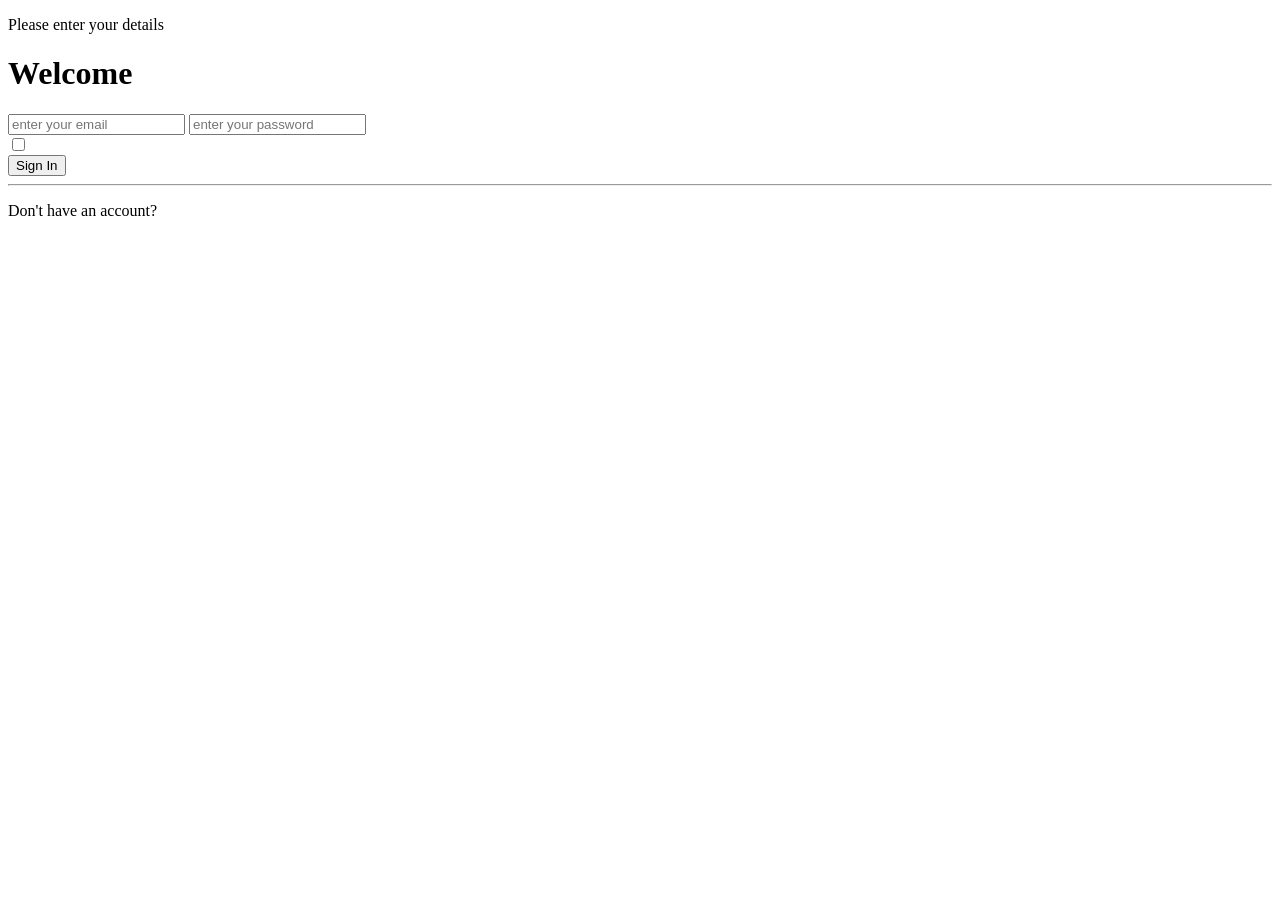
==== index2.html @ 0e5432b4 "reposiveness problem...stuck" ====
<!DOCTYPE html>
<html lang="en">
<head>
    <meta charset="UTF-8">
    <meta name="viewport" content="width=device-width, initial-scale=1.0">
    <title>Log-in Page</title>
    <link rel="stylesheet" href="style2.css">
</head>
<body>
    <div class="box">
        <div class="top">
            <p>Please enter your details </p>
            <h1>Welcome</h1>
        </div>
        <input type="text" class="text" placeholder="enter your email" required>
        <input type="text" class="text" placeholder="enter your password" required>
        <div class="mid">
            <input type="checkbox" required>


        </div>
        <button class="btn">Sign In</button>
        <hr>
        <p>Don't have an account? </p>
    </div>
    
</body>
</html>
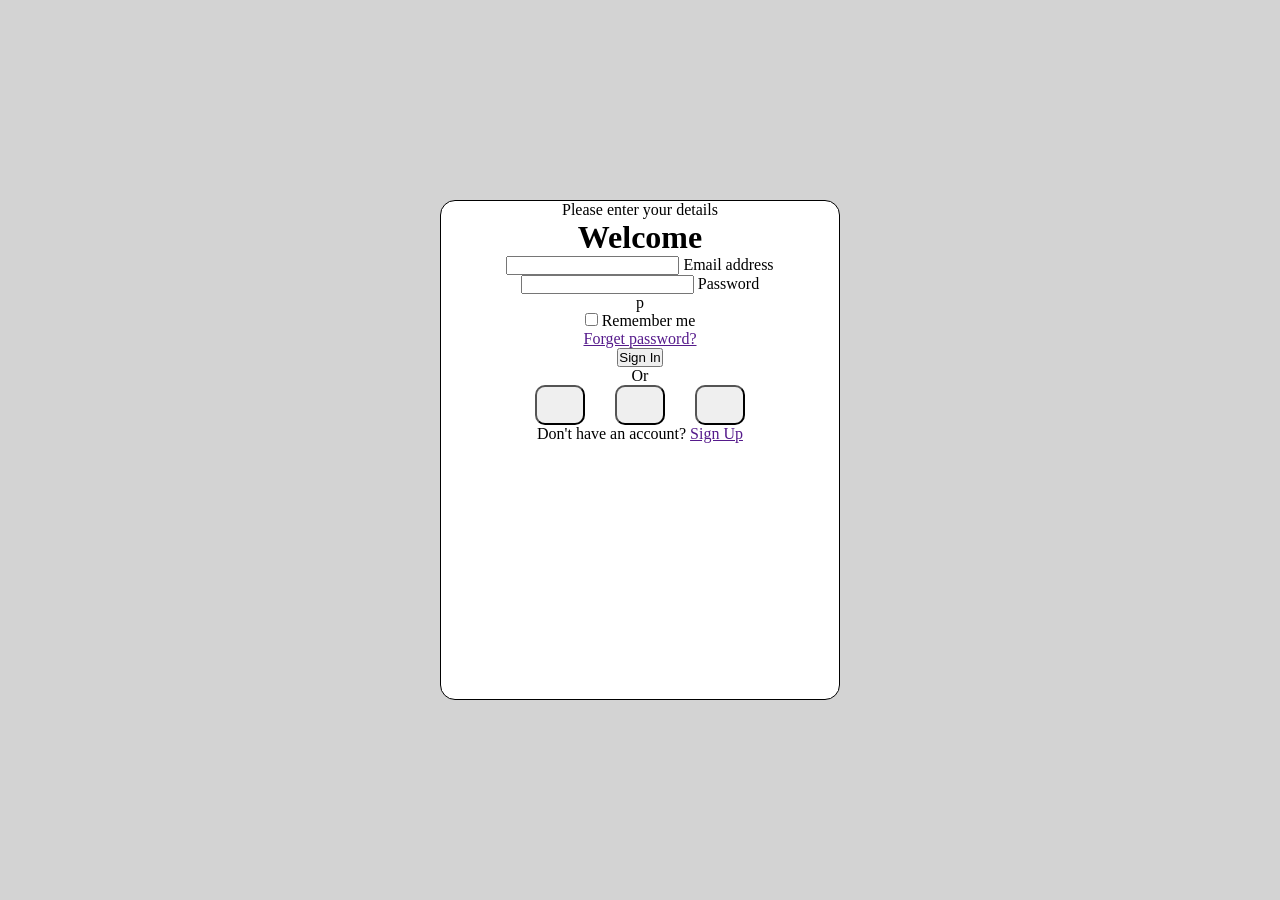
==== commit e3aa0df2: "making login page" ====
--- a/index2.html
+++ b/index2.html
@@ -3,25 +3,74 @@
 <head>
     <meta charset="UTF-8">
     <meta name="viewport" content="width=device-width, initial-scale=1.0">
-    <title>Log-in Page</title>
+    <title>Log-in</title>
     <link rel="stylesheet" href="style2.css">
+    <link rel="stylesheet" href="https://cdn-uicons.flaticon.com/uicons-regular-rounded/css/uicons-regular-rounded.css">
 </head>
 <body>
     <div class="box">
-        <div class="top">
-            <p>Please enter your details </p>
-            <h1>Welcome</h1>
-        </div>
-        <input type="text" class="text" placeholder="enter your email" required>
-        <input type="text" class="text" placeholder="enter your password" required>
-        <div class="mid">
-            <input type="checkbox" required>
+        <div class="body-box">
+            <div class="header">
+                <p>Please enter your details </p>
+                <h1>Welcome</h1>
+            </div>
+            <form class="group">
+                <div class="input">
+                    <input type="email" class="text" placeholder="" required>
+                    <label for="email" class="float"><i class="fi fi-rr-envelope"></i>Email address</label>
+                </div>
+                <div class="input">
+                    <input type="password" class="text" placeholder="" required>
+                    <label for="password" class="float">Password</label>
+                </div>
+                
+                <div class="eye">
+                    p
+                </div>
+
+                <div class="input-grp checkbox-grp">
+                    <div class="form-check">
+                        <input type="checkbox" class="check" required>
+                        <label for="checkbox">Remember me</label>
+                    </div>
+        
+                </div>
+
+                <div class="forgot-password">
+                    <a href="">Forget password?</a>
+                </div>
+
+                <button class="btn">Sign In</button>
+
+            </form>     
+
+                <div class="divider">
+                    <p>Or</p>
+
+                </div>
+                
+            <div class="social-icons">
+                    
+                <button class="social-links">
+                    <img src="google.svg" alt="">
+                </button>
+                
+                <button class="social-links">
+                    <img src="facebook.svg" alt="">
+                 </button>
+                
+                <button class="social-links">
+                        <img src="apple.svg" alt="">
+                </button>
+            </div>
+                    
 
 
+            <div class="out">
+                <p>Don't have an account? <a href="">Sign Up</a></p>
+            </div>
         </div>
-        <button class="btn">Sign In</button>
-        <hr>
-        <p>Don't have an account? </p>
+        
     </div>
     
 </body>
--- a/style2.css
+++ b/style2.css
@@ -0,0 +1,43 @@
+
+*{
+    margin: 0;
+    padding:0;
+    box-sizing: border-box;
+}
+body{
+    background-color: #d3d3d3;
+    flex-direction: column;
+}
+.box{
+    display: flex;
+    justify-content: center;
+    align-items: center;
+    text-align: center;
+    flex-direction: column;
+    height:100vh;
+    padding: 20px;
+}
+.body-box{
+    background-color: white;
+    border:1px solid black;
+    border-radius: 15px;
+    height:500px;
+    width:400px;
+
+}
+.social-icons{
+    display: flex;
+    align-items: center;
+    justify-content: center;
+    gap:30px;
+    
+}
+.social-icons button{
+    height:40px;
+    width:50px;
+    display: flex;
+    border-radius:10px;
+    cursor: pointer; 
+    paddking: 12px 24px;
+    text-align: center;
+}
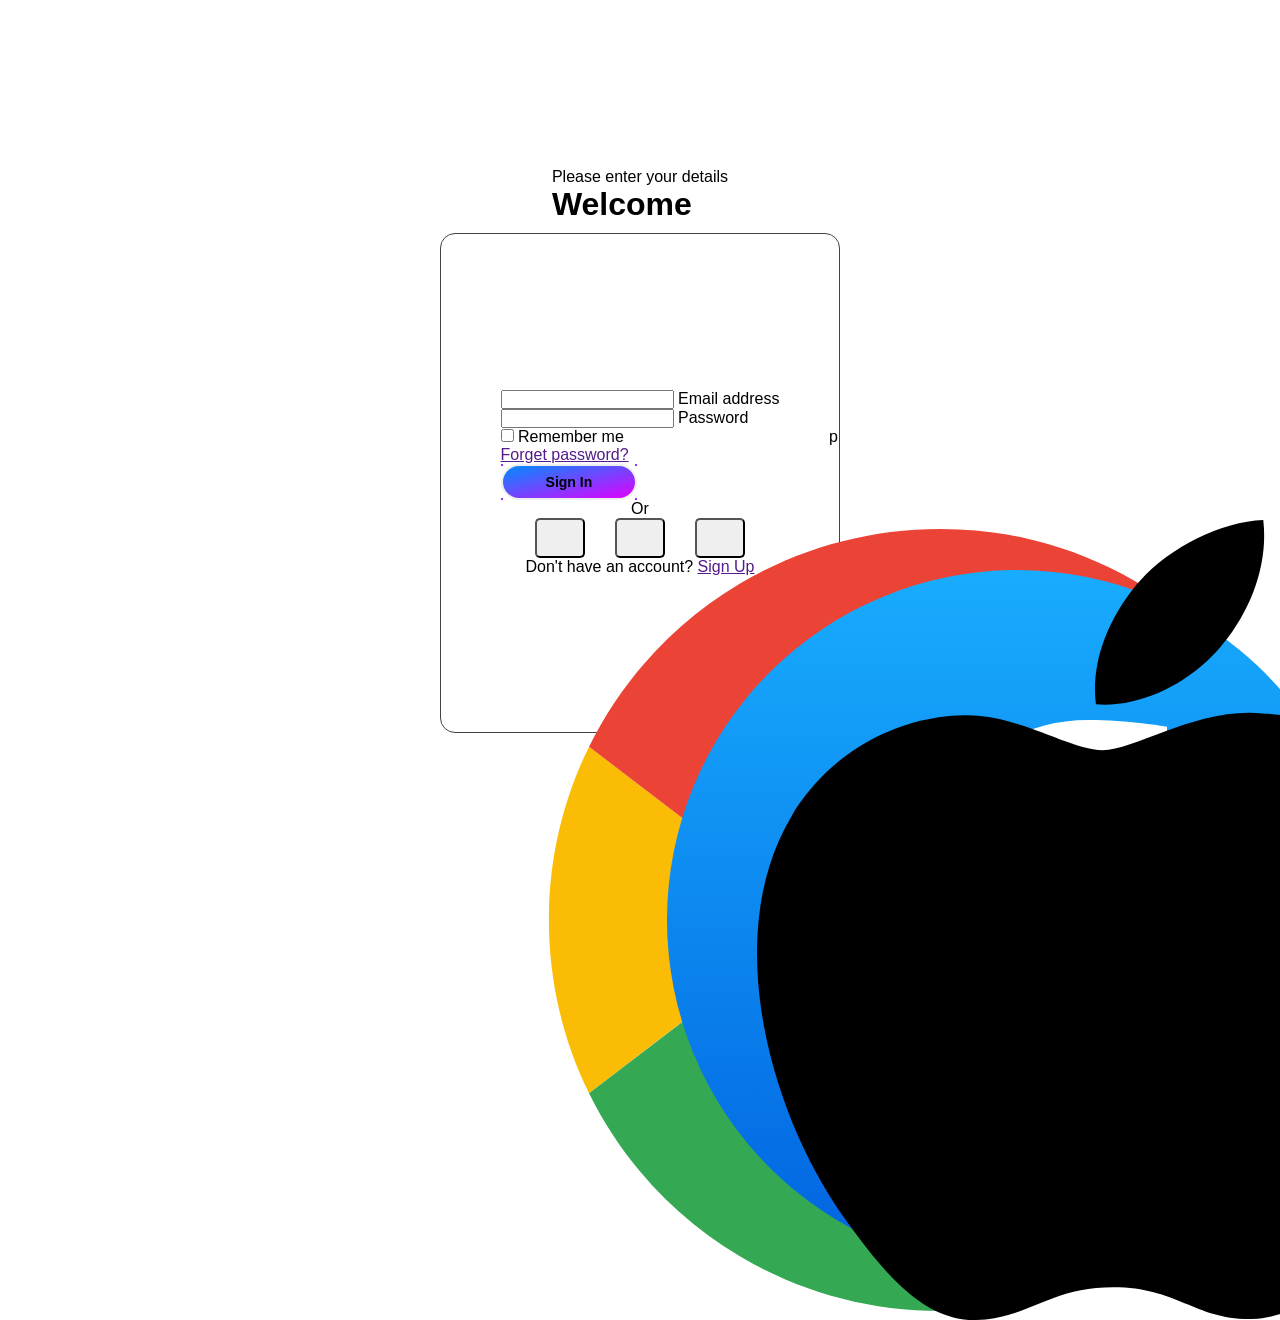
==== commit 543864f9: "fixing login" ====
--- a/index2.html
+++ b/index2.html
@@ -9,22 +9,23 @@
 </head>
 <body>
     <div class="box">
+        
+        <div class="header">
+            <p>Please enter your details </p>
+            <h1>Welcome</h1>
+        </div>
         <div class="body-box">
-            <div class="header">
-                <p>Please enter your details </p>
-                <h1>Welcome</h1>
-            </div>
             <form class="group">
                 <div class="input">
                     <input type="email" class="text" placeholder="" required>
                     <label for="email" class="float"><i class="fi fi-rr-envelope"></i>Email address</label>
                 </div>
                 <div class="input">
-                    <input type="password" class="text" placeholder="" required>
+                    <input type="password" class="text" placeholder="" class="pass"required>
                     <label for="password" class="float">Password</label>
                 </div>
                 
-                <div class="eye">
+                <div class="eye-icon">
                     p
                 </div>
 
@@ -72,6 +73,6 @@
         </div>
         
     </div>
-    
+    <script src="script.js"></script>
 </body>
 </html>
--- a/style2.css
+++ b/style2.css
@@ -3,27 +3,37 @@
     margin: 0;
     padding:0;
     box-sizing: border-box;
+    font-family: sans-serif;
 }
-body{
-    background-color: #d3d3d3;
-    flex-direction: column;
-}
+
 .box{
     display: flex;
     justify-content: center;
     align-items: center;
-    text-align: center;
     flex-direction: column;
     height:100vh;
-    padding: 20px;
 }
 .body-box{
-    background-color: white;
-    border:1px solid black;
+    display: flex;
+    align-items: center;
+    justify-content: center;
+    flex-direction: column;
+    border:1px solid rgb(66, 66, 66);
     border-radius: 15px;
     height:500px;
     width:400px;
+    margin-top: 10px;
+    background: rgba(255, 255, 255, 0.01);
+    backdrop-filter: blur(15px);
+    z-index: 1000;
 
+}
+.header{
+    position: relative;
+    z-index: 1;
+}
+.header h1{
+    font-size:32px;
 }
 .social-icons{
     display: flex;
@@ -36,8 +46,47 @@
     height:40px;
     width:50px;
     display: flex;
-    border-radius:10px;
+    border-radius:5px;
     cursor: pointer; 
-    paddking: 12px 24px;
     text-align: center;
 }
+
+
+
+
+.pass, .float{
+    position: relative;
+}
+.eye-icon{
+    position: absolute;
+    right:1px;
+}
+.btn{
+    position: relative;
+    padding:8px 43px;
+    border-radius: 1000px;
+    font-size:14px;
+    font-weight: bold;
+    border:2px solid;
+    border-image:linear-gradient(to bottom right, #008cff ,#e100ff);
+    z-index: 1;
+    overflow: hidden;
+
+}
+.btn::before{
+    content:'';
+    position: absolute;
+    border:2px solid;
+    border:1000px;
+    background-image:linear-gradient(to bottom right, #008cff ,#e100ff);
+    z-index: -1;
+    height:100%;
+    width: 100%;
+    top:0;
+    left:0;
+}
+
+   
+
+
+
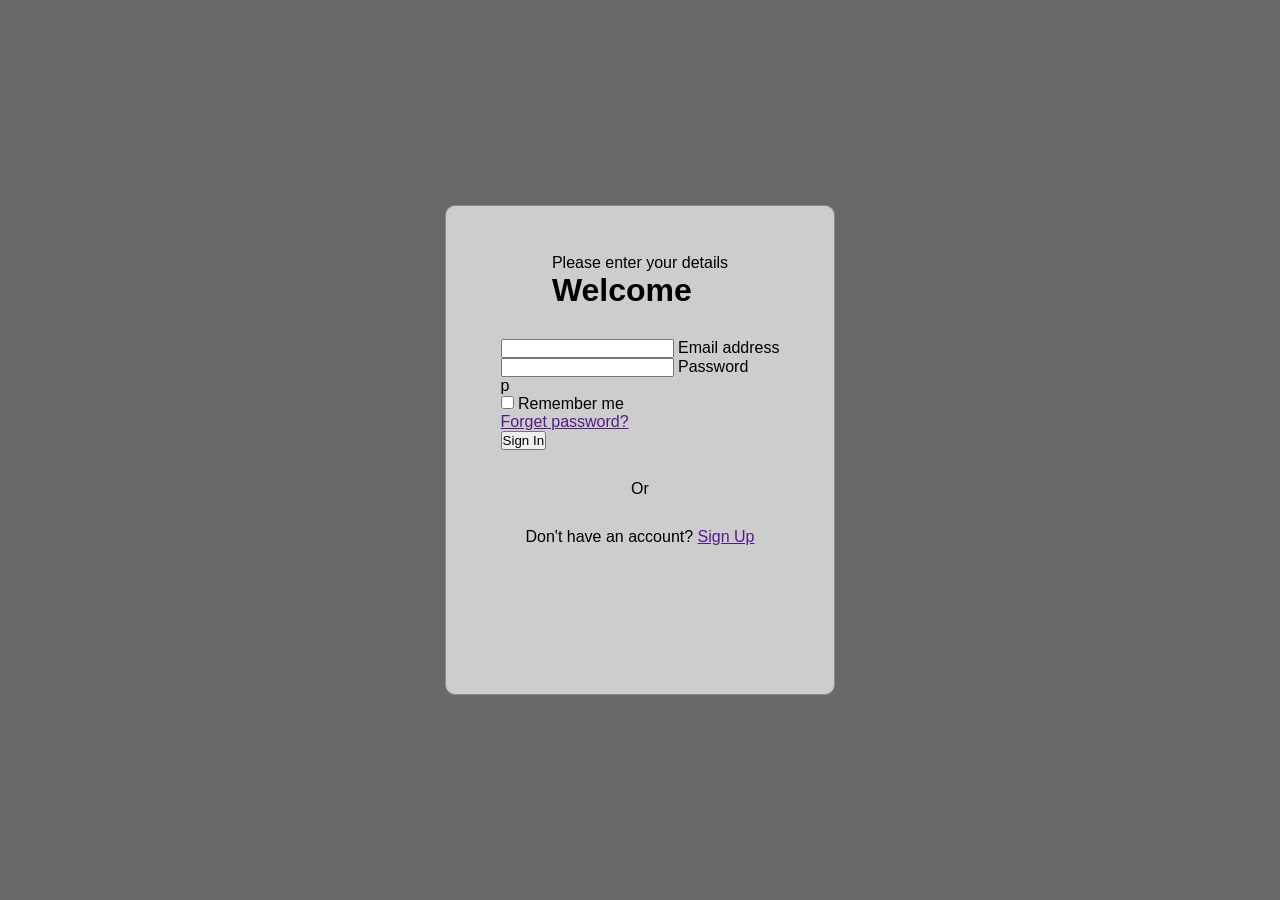
==== commit 1abd35b4: "stuck" ====
--- a/index2.html
+++ b/index2.html
@@ -10,11 +10,11 @@
 <body>
     <div class="box">
         
-        <div class="header">
-            <p>Please enter your details </p>
-            <h1>Welcome</h1>
-        </div>
         <div class="body-box">
+            <div class="header">
+                <p>Please enter your details </p>
+                <h1>Welcome</h1>
+            </div>
             <form class="group">
                 <div class="input">
                     <input type="email" class="text" placeholder="" required>
@@ -50,7 +50,7 @@
 
                 </div>
                 
-            <div class="social-icons">
+            <!-- <div class="social-icons">
                     
                 <button class="social-links">
                     <img src="google.svg" alt="">
@@ -63,7 +63,7 @@
                 <button class="social-links">
                         <img src="apple.svg" alt="">
                 </button>
-            </div>
+            </div> -->
                     
 
 
--- a/style2.css
+++ b/style2.css
@@ -12,81 +12,21 @@
     align-items: center;
     flex-direction: column;
     height:100vh;
+    background-color: #696868;
 }
 .body-box{
+    background-color: rgb(205, 205, 205);
+    border-radius: 10px;
+    border:1px solid rgb(138, 138, 138);
+    height: 490px;
+    width: 390px;
     display: flex;
+    justify-content: center;
     align-items: center;
-    justify-content: center;
     flex-direction: column;
-    border:1px solid rgb(66, 66, 66);
-    border-radius: 15px;
-    height:500px;
-    width:400px;
-    margin-top: 10px;
-    background: rgba(255, 255, 255, 0.01);
-    backdrop-filter: blur(15px);
-    z-index: 1000;
-
+    gap:30px;
 }
 .header{
-    position: relative;
-    z-index: 1;
-}
-.header h1{
-    font-size:32px;
-}
-.social-icons{
-    display: flex;
-    align-items: center;
-    justify-content: center;
-    gap:30px;
     
-}
-.social-icons button{
-    height:40px;
-    width:50px;
-    display: flex;
-    border-radius:5px;
-    cursor: pointer; 
-    text-align: center;
-}
-
-
-
-
-.pass, .float{
-    position: relative;
-}
-.eye-icon{
-    position: absolute;
-    right:1px;
-}
-.btn{
-    position: relative;
-    padding:8px 43px;
-    border-radius: 1000px;
-    font-size:14px;
-    font-weight: bold;
-    border:2px solid;
-    border-image:linear-gradient(to bottom right, #008cff ,#e100ff);
-    z-index: 1;
-    overflow: hidden;
-
-}
-.btn::before{
-    content:'';
-    position: absolute;
-    border:2px solid;
-    border:1000px;
-    background-image:linear-gradient(to bottom right, #008cff ,#e100ff);
-    z-index: -1;
-    height:100%;
-    width: 100%;
-    top:0;
-    left:0;
-}
-
-   
-
-
-
+    margin-top: -100px;
+}
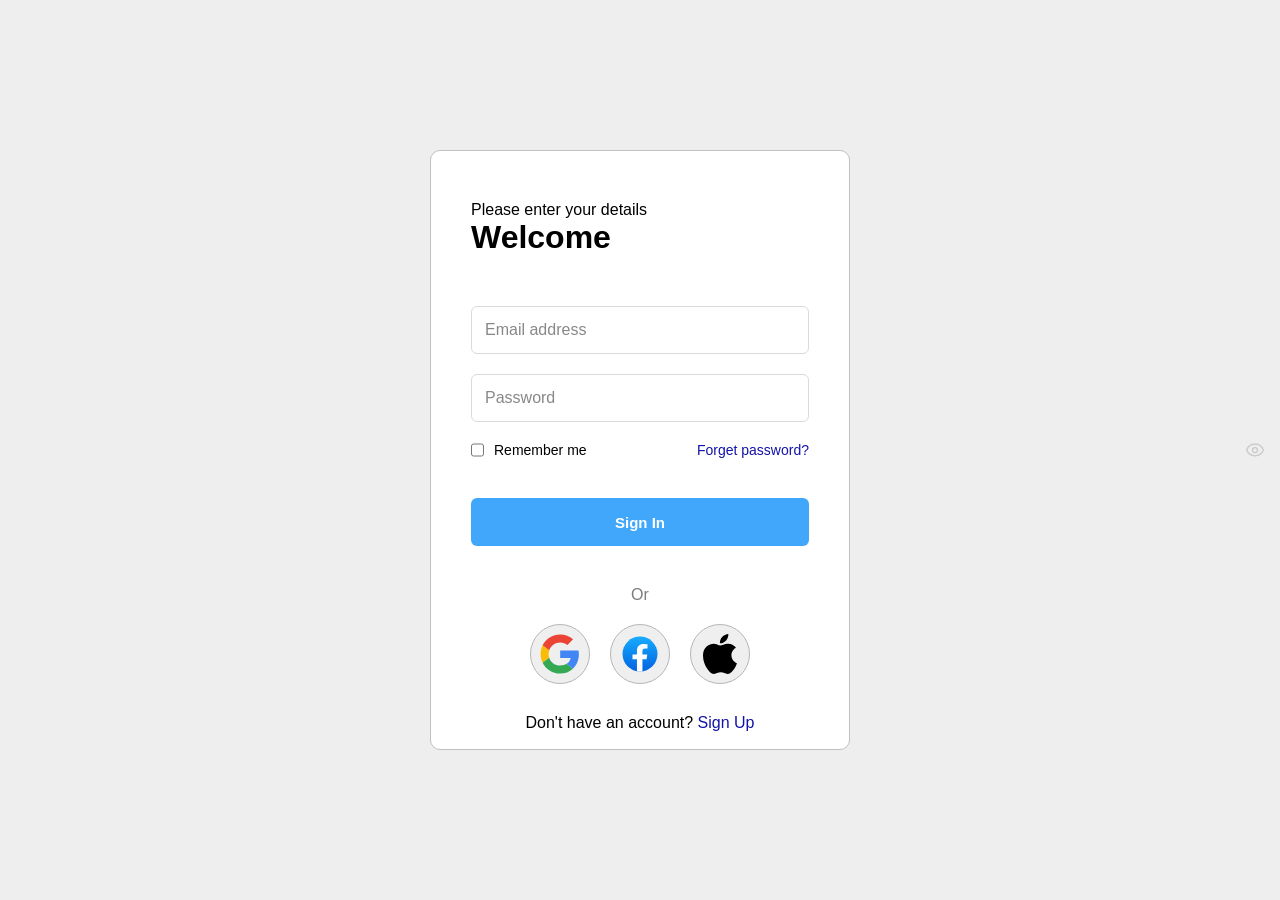
==== commit cb036c08: "made login page" ====
--- a/index2.html
+++ b/index2.html
@@ -8,25 +8,25 @@
     <link rel="stylesheet" href="https://cdn-uicons.flaticon.com/uicons-regular-rounded/css/uicons-regular-rounded.css">
 </head>
 <body>
-    <div class="box">
+    <div class="container">
         
-        <div class="body-box">
+        <div class="form-container">
             <div class="header">
                 <p>Please enter your details </p>
                 <h1>Welcome</h1>
             </div>
-            <form class="group">
+            <form class="form-box">
                 <div class="input">
                     <input type="email" class="text" placeholder="" required>
-                    <label for="email" class="float"><i class="fi fi-rr-envelope"></i>Email address</label>
+                    <label for="email" class="float">Email address</label>
                 </div>
-                <div class="input">
+                <div class="input" id="newpassword">
                     <input type="password" class="text" placeholder="" class="pass"required>
-                    <label for="password" class="float">Password</label>
+                    <label for="password" id="password" class="float">Password</label>
                 </div>
                 
                 <div class="eye-icon">
-                    p
+                    <svg xmlns="http://www.w3.org/2000/svg" width="24" height="24" viewBox="0 0 24 24" fill="none" stroke="currentColor" stroke-width="1.5" stroke-linecap="round" stroke-linejoin="round" class="lucide lucide-eye-icon lucide-eye"><path d="M2.062 12.348a1 1 0 0 1 0-.696 10.75 10.75 0 0 1 19.876 0 1 1 0 0 1 0 .696 10.75 10.75 0 0 1-19.876 0"/><circle cx="12" cy="12" r="3"/></svg>
                 </div>
 
                 <div class="input-grp checkbox-grp">
@@ -35,41 +35,42 @@
                         <label for="checkbox">Remember me</label>
                     </div>
         
-                </div>
-
-                <div class="forgot-password">
-                    <a href="">Forget password?</a>
+                    
+                    <div class="forgot-password">
+                        <a href="">Forget password?</a>
+                    </div>
                 </div>
 
                 <button class="btn">Sign In</button>
 
             </form>     
+            <div class="form-bottom">
+                    <div class="divider">
+                        <p>Or</p>
 
-                <div class="divider">
-                    <p>Or</p>
-
-                </div>
-                
-            <!-- <div class="social-icons">
+                    </div>
                     
-                <button class="social-links">
-                    <img src="google.svg" alt="">
-                </button>
-                
-                <button class="social-links">
-                    <img src="facebook.svg" alt="">
-                 </button>
-                
-                <button class="social-links">
-                        <img src="apple.svg" alt="">
-                </button>
-            </div> -->
+                <div class="social-icons">
+                        
+                    <button class="social-links">
+                        <img src="images/google.svg" class="img" alt="">
+                    </button>
                     
+                    <button class="social-links">
+                        <img src="images/facebook.svg" class="img" alt="">
+                    </button>
+                    
+                    <button class="social-links">
+                            <img src="images/apple.svg" class="img" alt="">
+                    </button>
+                </div> 
+                        
 
 
-            <div class="out">
-                <p>Don't have an account? <a href="">Sign Up</a></p>
-            </div>
+                <div class="out">
+                    <p>Don't have an account? <a href="">Sign Up</a></p>
+                </div>
+            </form-bottom>
         </div>
         
     </div>
--- a/style2.css
+++ b/style2.css
@@ -1,32 +1,167 @@
+@import url(https://fonts.bunny.net/css?family=advent-pro:200);
 
 *{
     margin: 0;
     padding:0;
     box-sizing: border-box;
-    font-family: sans-serif;
+    font-family: 'Abhaya Libre',sans-serif;
 }
 
-.box{
+.container{
     display: flex;
     justify-content: center;
     align-items: center;
     flex-direction: column;
     height:100vh;
-    background-color: #696868;
+    background-color: #eee;
+    padding: 20px;
 }
-.body-box{
-    background-color: rgb(205, 205, 205);
+.form-container{
+    background-color: white;
     border-radius: 10px;
-    border:1px solid rgb(138, 138, 138);
-    height: 490px;
-    width: 390px;
+    border:1px solid rgb(193, 192, 192);
+    height: 600px;
+    width: 420px;
+    padding:50px 40px;
+    overflow: hidden;
+}
+.header{
+    position: relative;
+    z-index: 1;
+}
+.header h1{
+    font-size: 32px;
+}
+.form-box{
+    display: flex;
+    flex-direction: column;
+    gap:20px;
+    margin-top: 50px;
+}
+.input{
+    position: relative;
+    display: flex;
+    color: rgb(136, 136, 136);
+
+}
+.text{
+    height:48px;
+    padding-inline: 14px;
+    border:1px solid rgb(219, 218, 218);
+    outline:0;
+    width:100%;
+    border-radius: 6px;
+}
+#password{
+    padding-right: 30px;
+    
+}
+#newpassword{
+    position: relative;
+}
+.float{
+    position:absolute;
+    top:50%;
+    left:8px;
+    transform: translateY(-50%);
+    padding-inline: 6px;
+    transition:all .3s ease ;
+    pointer-events: none;
+}
+.text:focus ~ .float,
+.text:not(:placeholder-shown)~ .float{
+
+    top:0;
+    left:8px;
+    transform:translateY(-50%);
+    background-color:white;
+
+}
+.eye-icon{
+    position: absolute;
+    right:15px;
+    display: flex;
+    top:50%;
+    transform: translateY(-50%);
+}
+.eye-icon svg{
+    width: 20px;
+    height: 20px;
+    cursor: pointer;
+    color:rgb(200, 200, 200);
+}
+.checkbox-grp{
+    display: flex;
+    justify-content: space-between;
+    gap:10px;
+    font-size:14px;
+}
+.forgot-password a{
+    text-decoration: none;
+    color:rgb(19, 19, 168);
+}
+.form-check{
+    display: flex;
+    gap:10px;
+}
+.btn{
     display: flex;
     justify-content: center;
     align-items: center;
+    gap:10px;
+    height:48px;
+    background:none;
+    border:none;
+    cursor: pointer;
+    padding-inline: 8px;
+    border-radius: 6px;
+    color: white;
+    background-color: rgb(65, 167, 250);
+    font-size:15px;
+    font-weight: 600;
+    margin-top: 20px;
+}
+.form-bottom{
+    display: flex;
     flex-direction: column;
-    gap:30px;
+    justify-content: center;
+    align-items: center;
+    gap:20px;
+    margin-top:20px;
 }
-.header{
+.divider{
+    display: flex;
+    align-items: center;
+    gap:20px;
+    font:10px;
+    color:rgb(126, 125, 125);
+    margin-top:20px;
+}
+.social-icons{
+    display: flex;
+    height:50px;
+    gap:20px;   
+     margin-bottom: 20px;
+
+}
+.social-links{
+    position: relative;
+    display: flex;
+    align-items: center;
+    justify-content: center;
+    width: 60px;
+    height:60px;
+    border-radius: 50px;
+    border:1px solid rgb(183, 182, 182);
+    cursor: pointer;
+}
+.img{
+    position: absolute;
+    height:40px;
+    width: 40px;
     
-    margin-top: -100px;
+}
+.out a{
+    text-decoration: none;
+    color:rgb(19, 19, 168);
 }
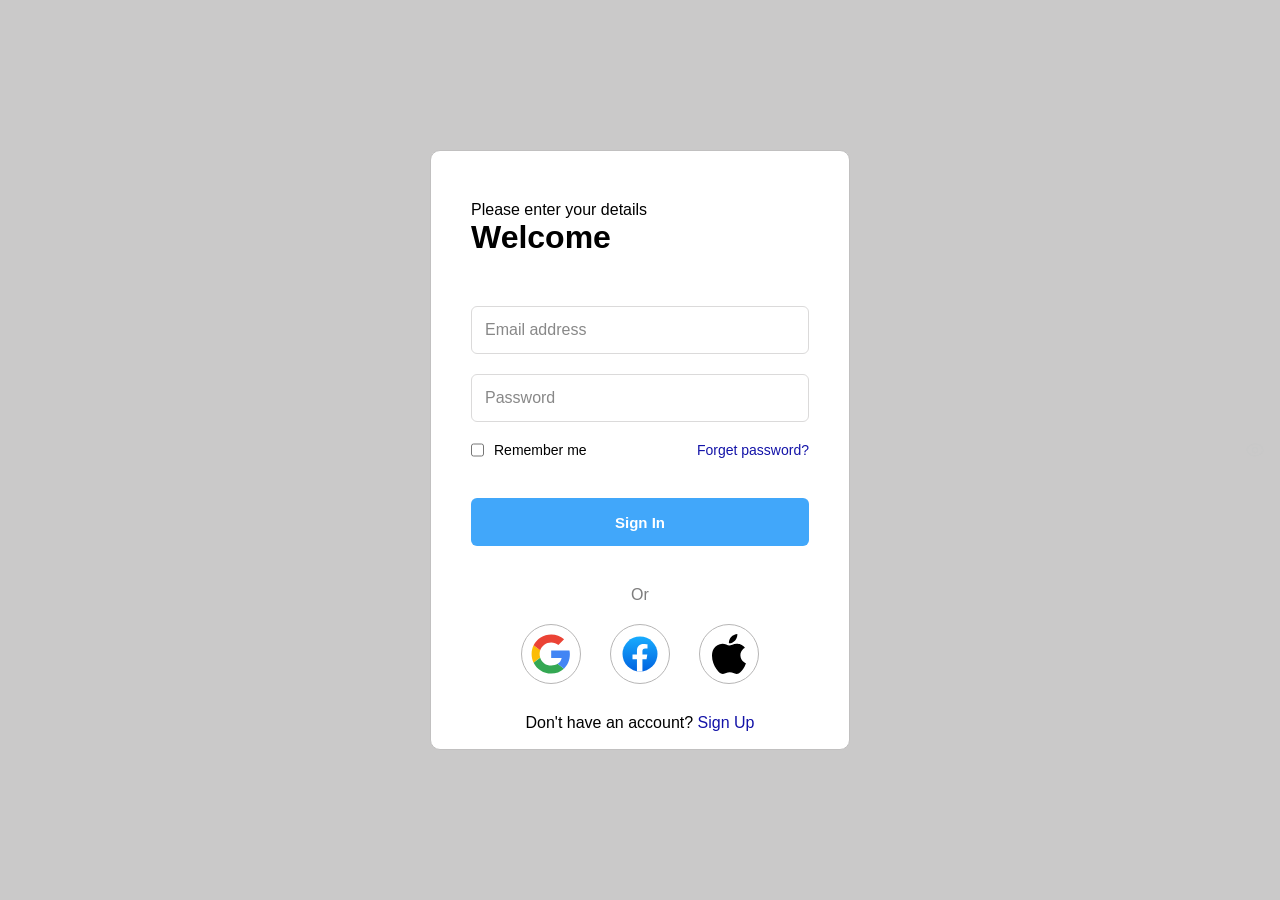
==== commit 6ae3017f: "improvement" ====
--- a/index2.html
+++ b/index2.html
@@ -9,7 +9,7 @@
 </head>
 <body>
     <div class="container">
-        
+
         <div class="form-container">
             <div class="header">
                 <p>Please enter your details </p>
@@ -41,7 +41,7 @@
                     </div>
                 </div>
 
-                <button class="btn">Sign In</button>
+                <button class="btn" onclick="openPopup()" >Sign In</button>
 
             </form>     
             <div class="form-bottom">
@@ -51,18 +51,22 @@
                     </div>
                     
                 <div class="social-icons">
-                        
-                    <button class="social-links">
-                        <img src="images/google.svg" class="img" alt="">
-                    </button>
-                    
-                    <button class="social-links">
-                        <img src="images/facebook.svg" class="img" alt="">
-                    </button>
-                    
-                    <button class="social-links">
-                            <img src="images/apple.svg" class="img" alt="">
-                    </button>
+                    <a href="https://accounts.google.com/v3/signin/identifier?continue=https%3A%2F%2Faccounts.google.com%2F&dsh=S1393841024%3A1782005429720157&followup=https%3A%2F%2Faccounts.google.com%2F&passive=1209600&flowName=GlifWebSignIn&flowEntry=ServiceLogin&ifkv=AcDsRvznmzU7tRuvAcGXK1nm5AYxaywWlnYBgJOUrlKyfdqNJY7II_lVamsGOLvqndFDxDhUsTiYUw" target="_blank">
+   
+                        <button class="social-links">
+                            <img src="images/google.svg" target="_blank" class="img" alt="">
+                        </button>
+                    </a>
+                    <a href="https://www.facebook.com/login/?next=https%3A%2F%2Fwww.facebook.com%2F" target="_blank">
+                        <button class="social-links">
+                            <img src="images/facebook.svg" class="img" alt="">
+                        </button>
+                    </a>
+                    <a href="https://account.apple.com/sign-in" target="_blank" >
+                        <button class="social-links">
+                                <img src="images/apple.svg" class="img" alt="">
+                        </button>
+                    </a>
                 </div> 
                         
 
@@ -74,6 +78,16 @@
         </div>
         
     </div>
+    <div class="popup" id="popup">
+        <div class="popup-content">
+            <button class=""><img src="images/correct.svg" id="tick" class="popup-logo" > </button>
+           <div class="write">
+                <h1>Thank You,</h1>
+                <p>The backend is not created by my<br><span> lazy developer..</span> ps: frontend is broke too </p>
+            </div>
+            <button onclick="closePopup"><img src="images/cross.svg"id="cross" class="popup-logo" > </button>
+        </div>
+    </div>
     <script src="script.js"></script>
 </body>
 </html>
--- a/style2.css
+++ b/style2.css
@@ -1,19 +1,18 @@
-@import url(https://fonts.bunny.net/css?family=advent-pro:200);
-
+@import url(https://fonts.bunny.net/css?family=abeezee:400i);
 *{
     margin: 0;
     padding:0;
     box-sizing: border-box;
-    font-family: 'Abhaya Libre',sans-serif;
 }
 
 .container{
+    font-family: 'ABeeZee ',sans-serif;
     display: flex;
     justify-content: center;
     align-items: center;
     flex-direction: column;
     height:100vh;
-    background-color: #eee;
+    background-color: #cac9c9;
     padding: 20px;
 }
 .form-container{
@@ -140,7 +139,7 @@
 .social-icons{
     display: flex;
     height:50px;
-    gap:20px;   
+    gap:29px;   
      margin-bottom: 20px;
 
 }
@@ -164,4 +163,64 @@
 .out a{
     text-decoration: none;
     color:rgb(19, 19, 168);
+}
+.popup{
+    font-family:'Aclonica', sans-serif;
+    position: fixed;
+    background-color: rgb(206, 238, 252);
+    height: 120px;
+    width: 400px;
+    left:20px;
+    bottom:20px;
+    padding:20px 30px;
+    border-radius:10px ;
+    box-shadow: 10px 10px 10px rgba(0,0,0,0.6);
+    font-size:19px;
+    visibility: hidden;
+
+}
+.open-popup{
+    visibility: visible;
+}
+
+.popup-content{
+    position: relative;
+}
+.popup-logo{
+    position:absolute;
+    background-color: white;
+
+   
+}
+#tick{
+    height:50px;
+    width:50px;
+    transform: translate(-60%,-120%);
+    background-color: transparent;
+    
+}
+#cross{
+    height:20px;
+    width: 20px;
+    cursor: pointer;
+    top:-10px;
+    right:-19px;
+    float: right;
+    background-color:transparent;
+}
+button{
+    background-color: transparent;
+    border:none;
+}
+span{
+    text-decoration-line: underline;
+    text-decoration-style: wavy;
+    text-decoration-color: rgb(221, 180, 187);
+}
+.write{
+    margin-top:-10px;
+    font-size:14px;
+    display: flex;
+    justify-content: center;
+    flex-direction: column;
 }
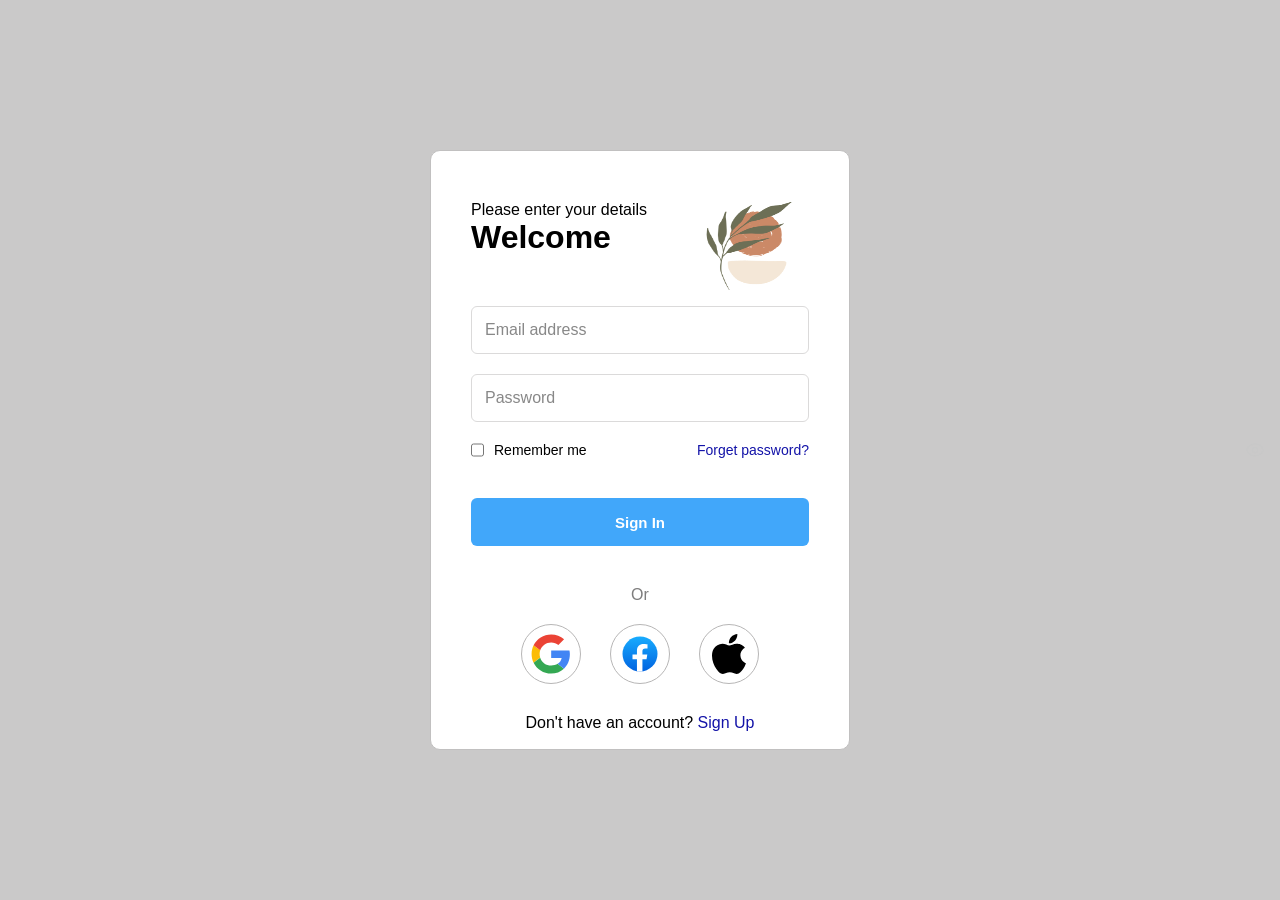
==== commit 6bd4a399: "final" ====
--- a/index2.html
+++ b/index2.html
@@ -11,6 +11,7 @@
     <div class="container">
 
         <div class="form-container">
+            <img src="images/dec.png" class="plant" >
             <div class="header">
                 <p>Please enter your details </p>
                 <h1>Welcome</h1>
--- a/style2.css
+++ b/style2.css
@@ -223,4 +223,11 @@
     display: flex;
     justify-content: center;
     flex-direction: column;
+}
+
+.plant{
+    height:100px;
+    width: 150px;
+    float: right;
+    transform: translate(10%,-05%);
 }
